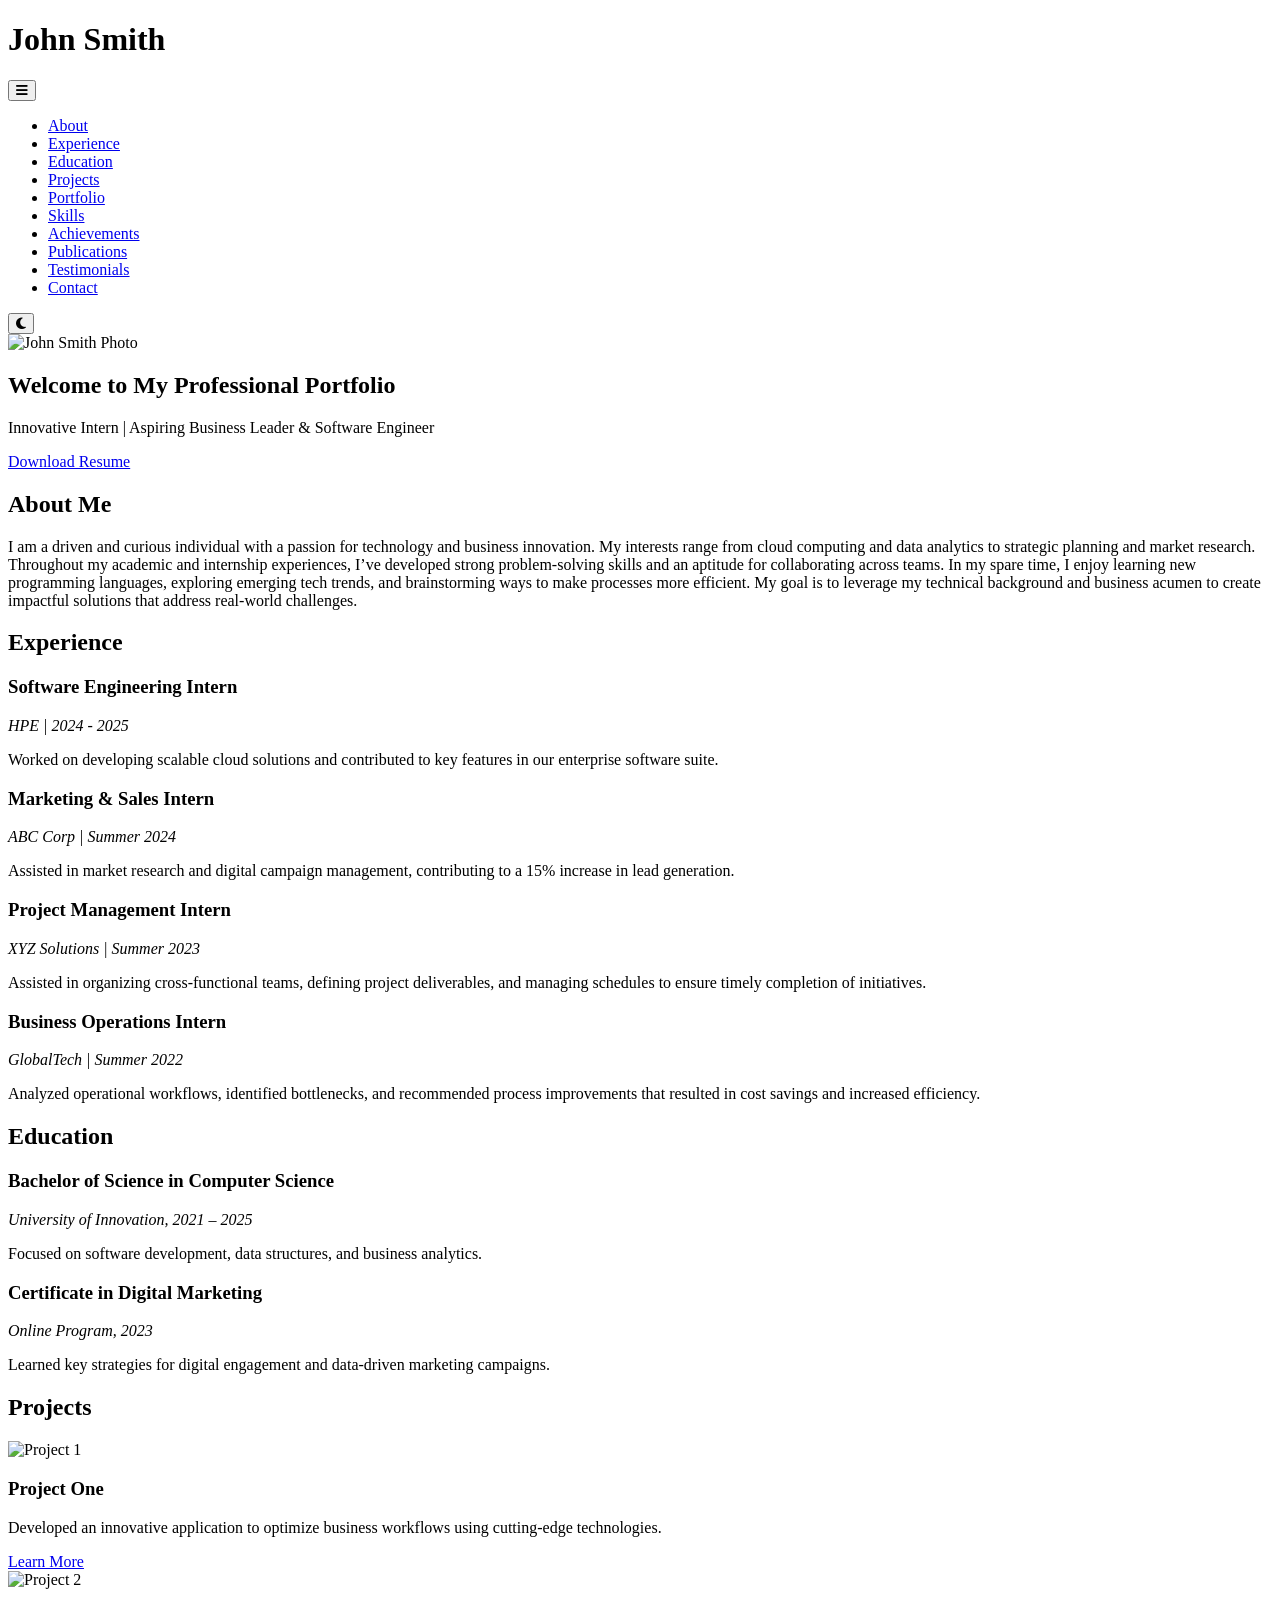
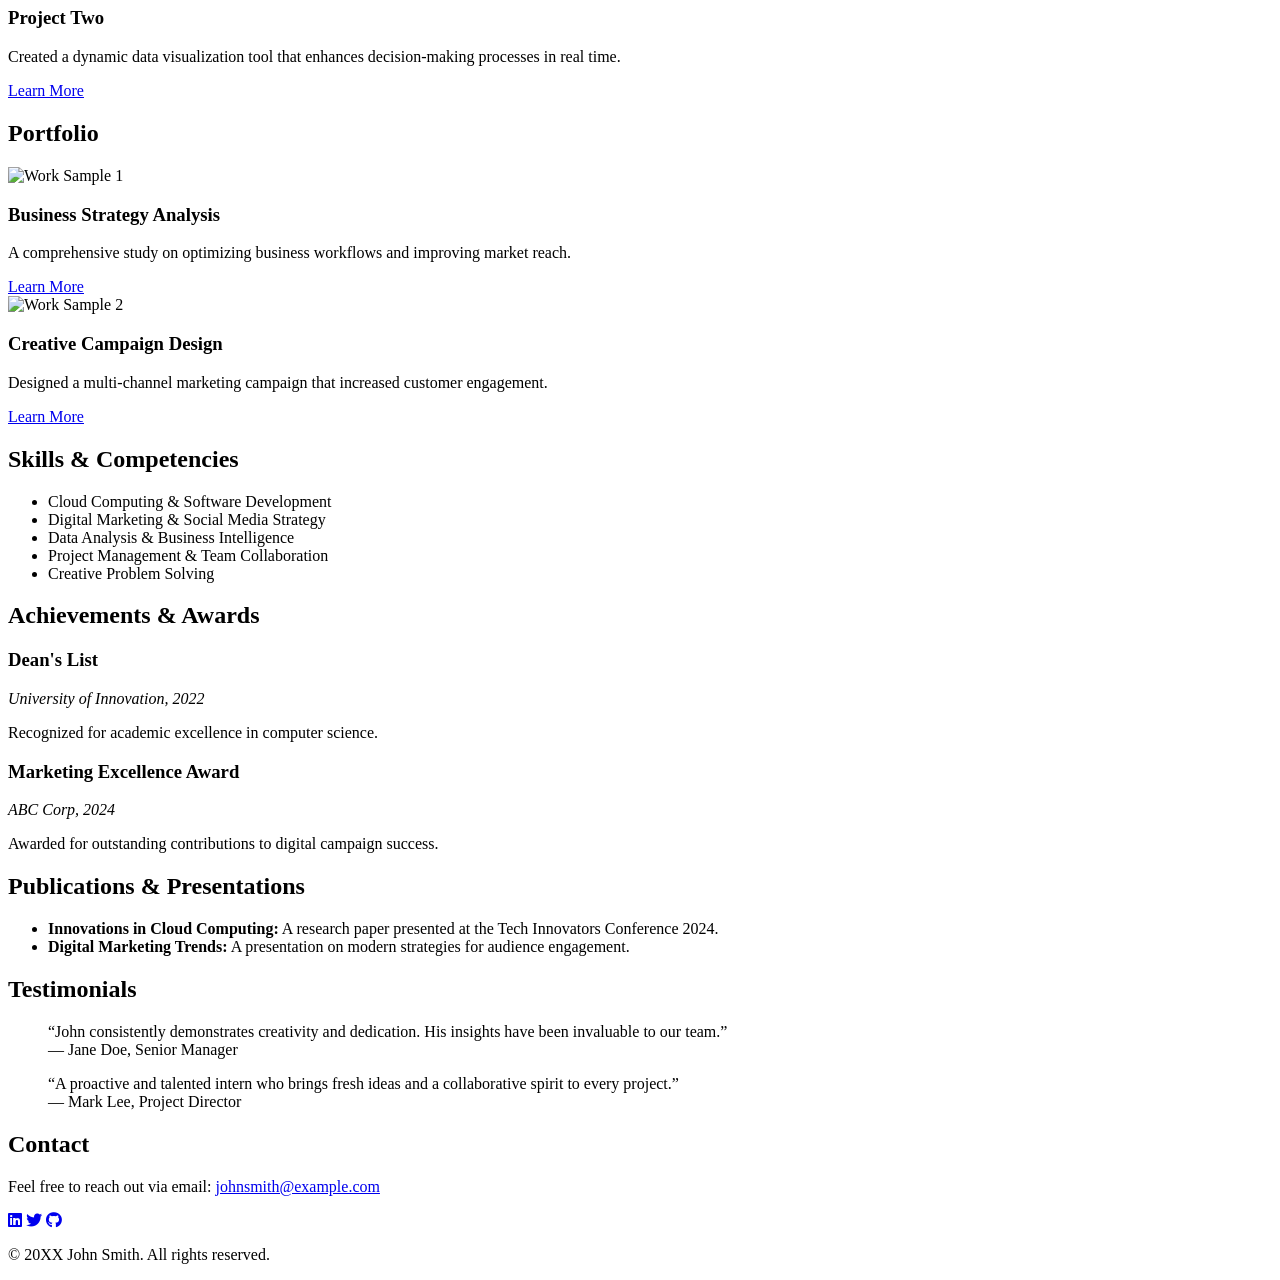
==== index.html @ fd0f46c3 "Create index.html" ====
<!DOCTYPE html>
<html lang="en">

<head>
   <meta charset="UTF-8" />
   <meta name="viewport" content="width=device-width, initial-scale=1.0" />
   <title>John Smith - Profile</title>

   <!-- Google Fonts -->
   <link href="https://fonts.googleapis.com/css2?family=Poppins:wght@300;400;600&display=swap" rel="stylesheet" />
   <!-- Main Stylesheet -->
   <link rel="stylesheet" href="styles.css" />
   <!-- AOS Animation Library -->
   <link rel="stylesheet" href="https://cdnjs.cloudflare.com/ajax/libs/aos/2.3.4/aos.css" />
   <!-- Font Awesome for Social Icons -->
   <link rel="stylesheet" href="https://cdnjs.cloudflare.com/ajax/libs/font-awesome/6.4.0/css/all.min.css" />
</head>

<body>
   <header>
      <div class="header-container">
         <div class="header-left">
            <h1>John Smith</h1>
         </div>
         <div class="header-right">
            <button class="menu-toggle" id="menu-toggle">
               <i class="fas fa-bars"></i>
            </button>
            <nav id="nav-menu">
               <ul>
                  <li><a href="#about">About</a></li>
                  <li><a href="#experience">Experience</a></li>
                  <li><a href="#education">Education</a></li>
                  <li><a href="#projects">Projects</a></li>
                  <li><a href="#portfolio">Portfolio</a></li>
                  <li><a href="#skills">Skills</a></li>
                  <li><a href="#achievements">Achievements</a></li>
                  <li><a href="#publications">Publications</a></li>
                  <li><a href="#testimonials">Testimonials</a></li>
                  <li><a href="#contact">Contact</a></li>
               </ul>
            </nav>
            <button class="dark-mode-toggle" id="dark-mode-toggle">
               <i class="fas fa-moon"></i>
            </button>
         </div>
      </div>
   </header>

   <main>
      <!-- Hero Section -->
      <section id="hero" class="hero" data-aos="fade-up">
         <div class="hero-content">
            <img src="https://dummyimage.com/200x200/cccccc/ffffff.png&text=Photo" alt="John Smith Photo" class="hero-photo" />
            <div class="hero-text">
               <h2>Welcome to My Professional Portfolio</h2>
               <p>Innovative Intern | Aspiring Business Leader &amp; Software Engineer</p>
               <a href="#contact" class="button">Download Resume</a>
            </div>
         </div>
      </section>

      <!-- About Section -->
      <section id="about" data-aos="fade-up">
         <h2>About Me</h2>
         <p>
            I am a driven and curious individual with a passion for technology and
            business innovation. My interests range from cloud computing and data
            analytics to strategic planning and market research. Throughout my academic
            and internship experiences, I’ve developed strong problem-solving skills
            and an aptitude for collaborating across teams. In my spare time, I enjoy
            learning new programming languages, exploring emerging tech trends, and
            brainstorming ways to make processes more efficient. My goal is to leverage
            my technical background and business acumen to create impactful solutions
            that address real-world challenges.
         </p>
      </section>

      <!-- Experience Section -->
      <section id="experience" data-aos="fade-up">
         <h2>Experience</h2>
         <div class="experience-cards">

            <!-- Experience 1 -->
            <div class="experience-card" data-aos="zoom-in" data-aos-delay="100">
               <h3>Software Engineering Intern</h3>
               <p><em>HPE | 2024 - 2025</em></p>
               <p>
                  Worked on developing scalable cloud solutions and contributed to
                  key features in our enterprise software suite.
               </p>
            </div>

            <!-- Experience 2 -->
            <div class="experience-card" data-aos="zoom-in" data-aos-delay="150">
               <h3>Marketing &amp; Sales Intern</h3>
               <p><em>ABC Corp | Summer 2024</em></p>
               <p>
                  Assisted in market research and digital campaign management,
                  contributing to a 15% increase in lead generation.
               </p>
            </div>

            <!-- Experience 3 -->
            <div class="experience-card" data-aos="zoom-in">
               <h3>Project Management Intern</h3>
               <p><em>XYZ Solutions | Summer 2023</em></p>
               <p>
                  Assisted in organizing cross-functional teams, defining project
                  deliverables, and managing schedules to ensure timely completion of
                  initiatives.
               </p>
            </div>

            <!-- Experience 4 -->
            <div class="experience-card" data-aos="zoom-in" data-aos-delay="50">
               <h3>Business Operations Intern</h3>
               <p><em>GlobalTech | Summer 2022</em></p>
               <p>
                  Analyzed operational workflows, identified bottlenecks, and recommended
                  process improvements that resulted in cost savings and increased efficiency.
               </p>
            </div>

         </div>
      </section>

      <!-- Education Section -->
      <section id="education" data-aos="fade-up">
         <h2>Education</h2>
         <div class="education-cards">
            <!-- Education 1 -->
            <div class="education-card" data-aos="zoom-in">
               <h3>Bachelor of Science in Computer Science</h3>
               <p><em>University of Innovation, 2021 – 2025</em></p>
               <p>
                  Focused on software development, data structures, and business analytics.
               </p>
            </div>
            <!-- Education 2 -->
            <div class="education-card" data-aos="zoom-in" data-aos-delay="100">
               <h3>Certificate in Digital Marketing</h3>
               <p><em>Online Program, 2023</em></p>
               <p>
                  Learned key strategies for digital engagement and data-driven marketing campaigns.
               </p>
            </div>
         </div>
      </section>

      <!-- Projects Section -->
      <section id="projects" data-aos="fade-up">
         <h2>Projects</h2>
         <div class="project-cards">

            <!-- Project 1 -->
            <div class="project-card" data-aos="zoom-in">
               <img src="https://dummyimage.com/300x200/cccccc/ffffff.png&text=Project+1" alt="Project 1" />
               <h3>Project One</h3>
               <p>
                  Developed an innovative application to optimize business workflows
                  using cutting-edge technologies.
               </p>
               <a href="#" class="button">Learn More</a>
            </div>

            <!-- Project 2 -->
            <div class="project-card" data-aos="zoom-in" data-aos-delay="100">
               <img src="https://dummyimage.com/300x200/cccccc/ffffff.png&text=Project+2" alt="Project 2" />
               <h3>Project Two</h3>
               <p>
                  Created a dynamic data visualization tool that enhances
                  decision-making processes in real time.
               </p>
               <a href="#" class="button">Learn More</a>
            </div>

         </div>
      </section>

      <!-- Portfolio Section -->
      <section id="portfolio" data-aos="fade-up">
         <h2>Portfolio</h2>
         <div class="project-cards">
            <!-- Portfolio Item 1 -->
            <div class="project-card" data-aos="zoom-in">
               <img src="https://dummyimage.com/300x200/cccccc/ffffff.png&text=Work+Sample+1" alt="Work Sample 1" />
               <h3>Business Strategy Analysis</h3>
               <p>
                  A comprehensive study on optimizing business workflows and improving market reach.
               </p>
               <a href="#" class="button">Learn More</a>
            </div>
            <!-- Portfolio Item 2 -->
            <div class="project-card" data-aos="zoom-in" data-aos-delay="100">
               <img src="https://dummyimage.com/300x200/cccccc/ffffff.png&text=Work+Sample+2" alt="Work Sample 2" />
               <h3>Creative Campaign Design</h3>
               <p>
                  Designed a multi-channel marketing campaign that increased customer engagement.
               </p>
               <a href="#" class="button">Learn More</a>
            </div>
         </div>
      </section>

      <!-- Skills & Competencies Section -->
      <section id="skills" data-aos="fade-up">
         <h2>Skills &amp; Competencies</h2>
         <ul>
            <li>Cloud Computing &amp; Software Development</li>
            <li>Digital Marketing &amp; Social Media Strategy</li>
            <li>Data Analysis &amp; Business Intelligence</li>
            <li>Project Management &amp; Team Collaboration</li>
            <li>Creative Problem Solving</li>
         </ul>
      </section>

      <!-- Achievements & Awards Section -->
      <section id="achievements" data-aos="fade-up">
         <h2>Achievements &amp; Awards</h2>
         <div class="experience-cards">
            <div class="experience-card" data-aos="zoom-in">
               <h3>Dean's List</h3>
               <p><em>University of Innovation, 2022</em></p>
               <p>Recognized for academic excellence in computer science.</p>
            </div>
            <div class="experience-card" data-aos="zoom-in" data-aos-delay="100">
               <h3>Marketing Excellence Award</h3>
               <p><em>ABC Corp, 2024</em></p>
               <p>Awarded for outstanding contributions to digital campaign success.</p>
            </div>
         </div>
      </section>

      <!-- Publications & Presentations Section -->
      <section id="publications" data-aos="fade-up">
         <h2>Publications &amp; Presentations</h2>
         <ul>
            <li>
               <strong>Innovations in Cloud Computing:</strong> A research paper presented at the Tech Innovators Conference 2024.
            </li>
            <li>
               <strong>Digital Marketing Trends:</strong> A presentation on modern strategies for audience engagement.
            </li>
         </ul>
      </section>

      <!-- Testimonials Section -->
      <section id="testimonials" data-aos="fade-up">
         <h2>Testimonials</h2>
         <blockquote data-aos="zoom-in">
            “John consistently demonstrates creativity and dedication. His insights have been invaluable to our team.”
            <footer>&mdash; Jane Doe, Senior Manager</footer>
         </blockquote>
         <blockquote data-aos="zoom-in" data-aos-delay="100">
            “A proactive and talented intern who brings fresh ideas and a collaborative spirit to every project.”
            <footer>&mdash; Mark Lee, Project Director</footer>
         </blockquote>
      </section>

      <!-- Contact Section -->
      <section id="contact" data-aos="fade-up">
         <h2>Contact</h2>
         <div class="contact-container">
            <p>
               Feel free to reach out via email:
               <a href="mailto:johnsmith@example.com">johnsmith@example.com</a>
            </p>
            <div class="social-media">
               <a href="https://www.linkedin.com/in/wjdparkhouse/" target="_blank"><i class="fab fa-linkedin"></i></a>
               <a href="#" target="_blank"><i class="fab fa-twitter"></i></a>
               <a href="#" target="_blank"><i class="fab fa-github"></i></a>
            </div>
         </div>
      </section>
   </main>

   <!-- Footer Section -->
   <footer>
      <!-- Removed footer columns (About Me, Newsletter, Quick Links) -->
      <p class="footer-bottom">&copy; 20XX John Smith. All rights reserved.</p>
   </footer>

   <!-- Scripts -->
   <script src="script.js"></script>
   <!-- AOS JS -->
   <script src="https://cdnjs.cloudflare.com/ajax/libs/aos/2.3.4/aos.js"></script>
   <script>
      AOS.init();
   </script>
</body>

</html>
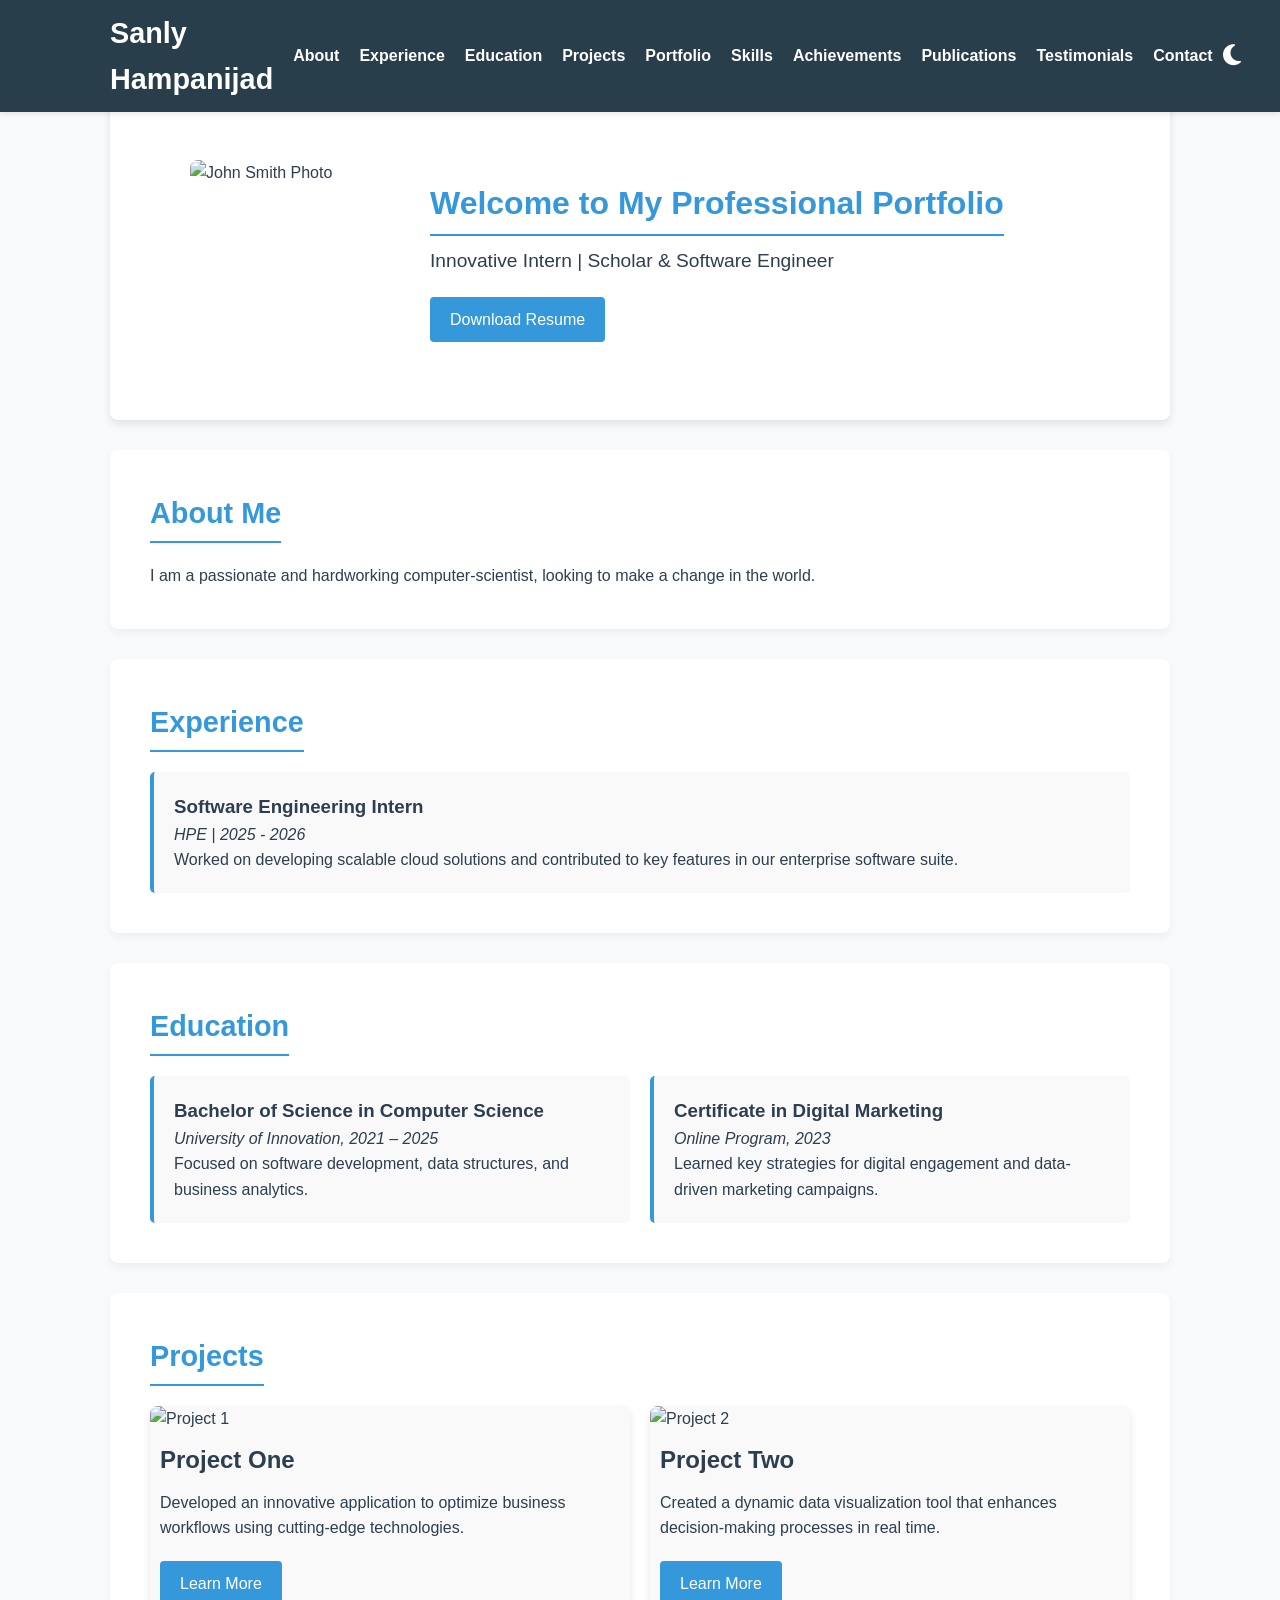
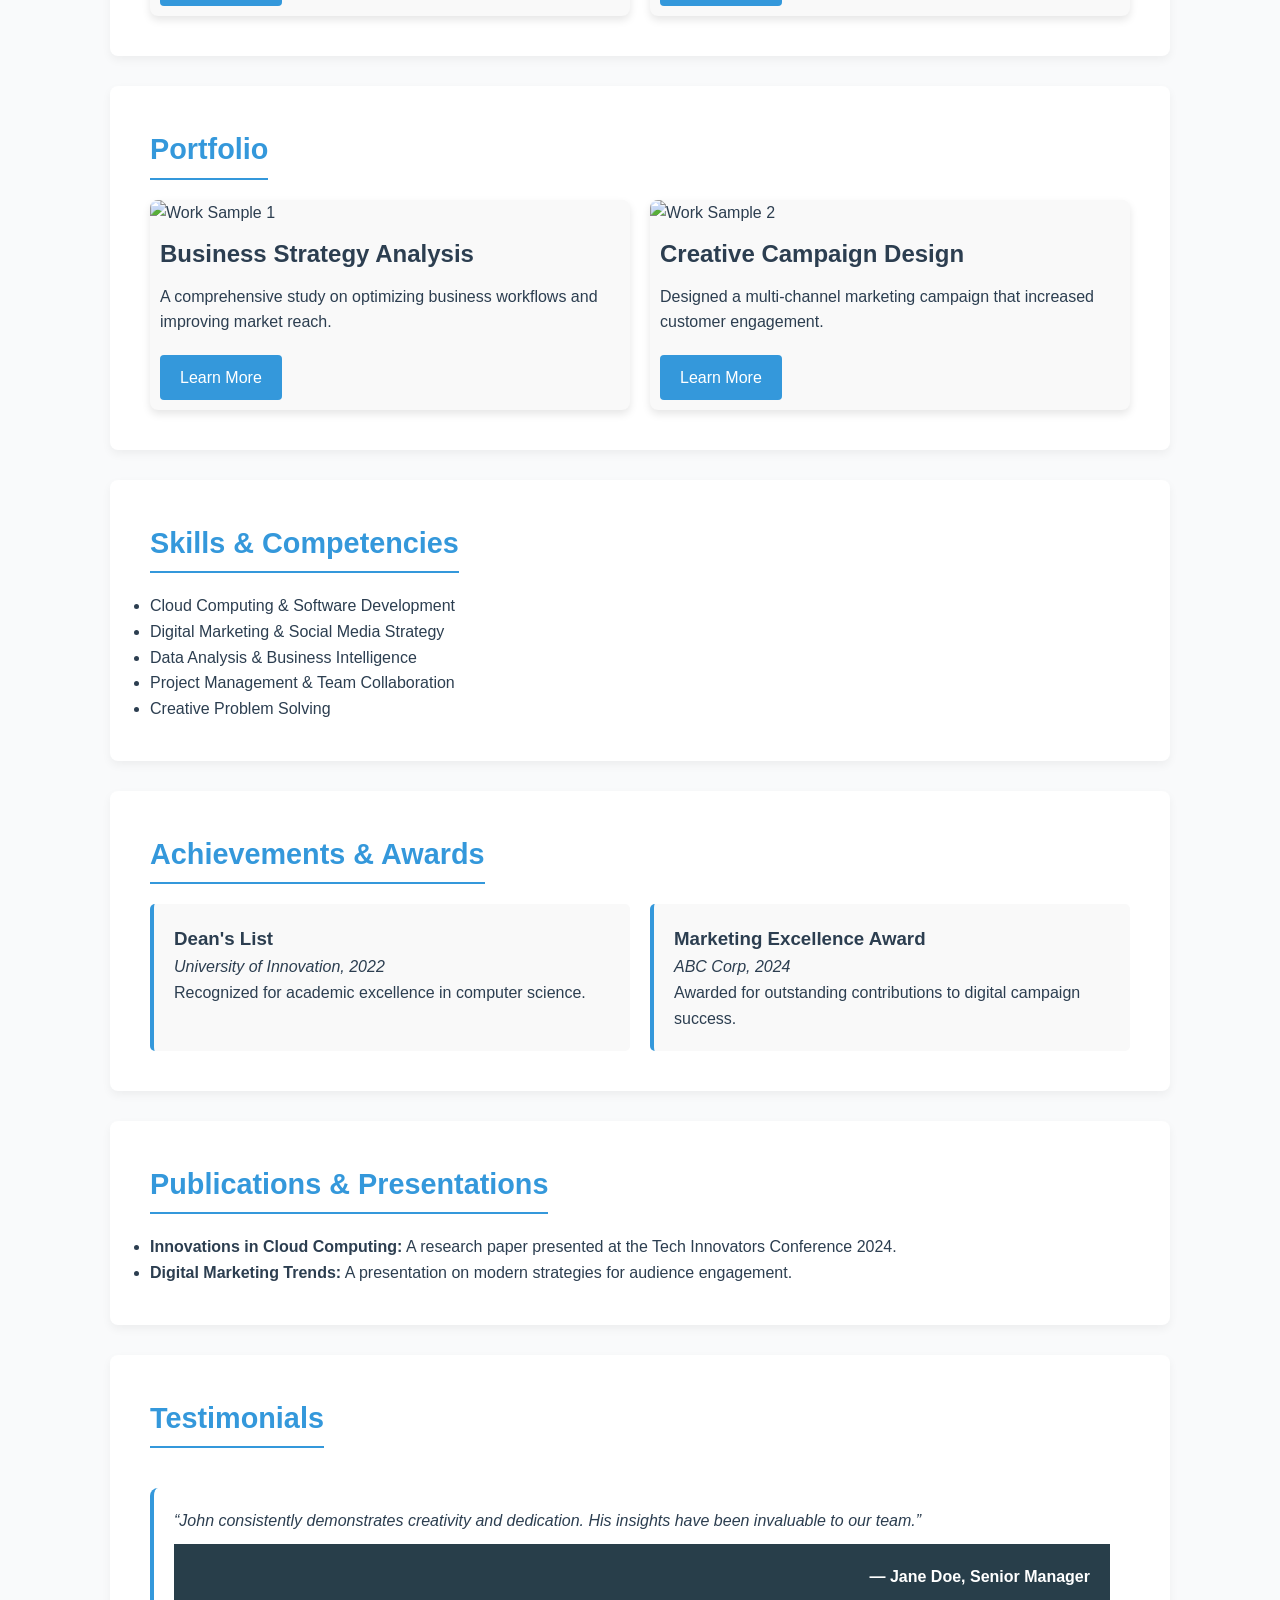
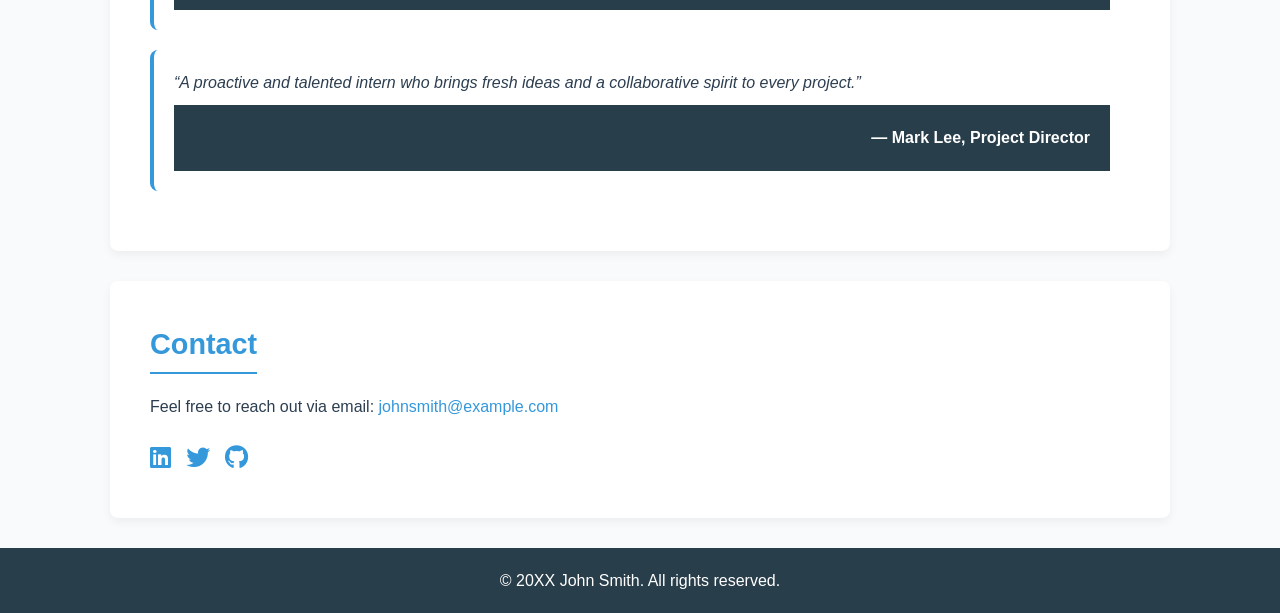
==== commit cc13ba96: "changes" ====
--- a/index.html
+++ b/index.html
@@ -4,7 +4,7 @@
 <head>
    <meta charset="UTF-8" />
    <meta name="viewport" content="width=device-width, initial-scale=1.0" />
-   <title>John Smith - Profile</title>
+   <title>Sanly Hampanijad Profile</title>
 
    <!-- Google Fonts -->
    <link href="https://fonts.googleapis.com/css2?family=Poppins:wght@300;400;600&display=swap" rel="stylesheet" />
@@ -20,7 +20,7 @@
    <header>
       <div class="header-container">
          <div class="header-left">
-            <h1>John Smith</h1>
+            <h1>Sanly Hampanijad</h1>
          </div>
          <div class="header-right">
             <button class="menu-toggle" id="menu-toggle">
@@ -54,7 +54,8 @@
             <img src="https://dummyimage.com/200x200/cccccc/ffffff.png&text=Photo" alt="John Smith Photo" class="hero-photo" />
             <div class="hero-text">
                <h2>Welcome to My Professional Portfolio</h2>
-               <p>Innovative Intern | Aspiring Business Leader &amp; Software Engineer</p>
+               <!-- &amp; is whats known as a 'character reference' -->
+               <p>Innovative Intern | Scholar &amp; Software Engineer</p>
                <a href="#contact" class="button">Download Resume</a>
             </div>
          </div>
@@ -64,15 +65,7 @@
       <section id="about" data-aos="fade-up">
          <h2>About Me</h2>
          <p>
-            I am a driven and curious individual with a passion for technology and
-            business innovation. My interests range from cloud computing and data
-            analytics to strategic planning and market research. Throughout my academic
-            and internship experiences, I’ve developed strong problem-solving skills
-            and an aptitude for collaborating across teams. In my spare time, I enjoy
-            learning new programming languages, exploring emerging tech trends, and
-            brainstorming ways to make processes more efficient. My goal is to leverage
-            my technical background and business acumen to create impactful solutions
-            that address real-world challenges.
+            I am a passionate and hardworking computer-scientist, looking to make a change in the world.
          </p>
       </section>
 
@@ -84,41 +77,10 @@
             <!-- Experience 1 -->
             <div class="experience-card" data-aos="zoom-in" data-aos-delay="100">
                <h3>Software Engineering Intern</h3>
-               <p><em>HPE | 2024 - 2025</em></p>
+               <p><em>HPE | 2025 - 2026</em></p>
                <p>
                   Worked on developing scalable cloud solutions and contributed to
                   key features in our enterprise software suite.
-               </p>
-            </div>
-
-            <!-- Experience 2 -->
-            <div class="experience-card" data-aos="zoom-in" data-aos-delay="150">
-               <h3>Marketing &amp; Sales Intern</h3>
-               <p><em>ABC Corp | Summer 2024</em></p>
-               <p>
-                  Assisted in market research and digital campaign management,
-                  contributing to a 15% increase in lead generation.
-               </p>
-            </div>
-
-            <!-- Experience 3 -->
-            <div class="experience-card" data-aos="zoom-in">
-               <h3>Project Management Intern</h3>
-               <p><em>XYZ Solutions | Summer 2023</em></p>
-               <p>
-                  Assisted in organizing cross-functional teams, defining project
-                  deliverables, and managing schedules to ensure timely completion of
-                  initiatives.
-               </p>
-            </div>
-
-            <!-- Experience 4 -->
-            <div class="experience-card" data-aos="zoom-in" data-aos-delay="50">
-               <h3>Business Operations Intern</h3>
-               <p><em>GlobalTech | Summer 2022</em></p>
-               <p>
-                  Analyzed operational workflows, identified bottlenecks, and recommended
-                  process improvements that resulted in cost savings and increased efficiency.
                </p>
             </div>
 
--- a/styles.css
+++ b/styles.css
@@ -0,0 +1,374 @@
+* {
+   margin: 0;
+   padding: 0;
+   box-sizing: border-box;
+}
+
+/* Light-mode Colours */
+:root {
+   --primary-bg: #f9fafb;
+   --secondary-bg: #ffffff;
+   --card-bg: #f9f9f9; /* Card background */
+   --header-bg: #283e4a; /* Navy-ish header background */
+   --text-color: #2c3e50; /* Dark grayish-blue text */
+   --accent-color: #3498db; /* blue accent color */
+   --button-bg: #3498db;
+   --button-hover-bg: #2980b9;
+}
+
+/* Dark-mode Colours */
+body.dark-mode {
+   --primary-bg: #121212;
+   --secondary-bg: #1e1e1e;
+   --card-bg: #2c2c2c;
+   --header-bg: #333;
+   --text-color: #e0e0e0;
+   --accent-color: #3498db;
+   --button-bg: #3498db;
+   --button-hover-bg: #2980b9;
+}
+
+/* Body styles */
+body {
+   font-family: "Poppins", sans-serif;
+   background: var(--primary-bg);
+   color: var(--text-color);
+   padding-top: 100px;
+   line-height: 1.6;
+   transition: background 0.3s, color 0.3s;
+}
+
+/* Header styles */
+header {
+   background: var(--header-bg);
+   color: #fff;
+   position: fixed;
+   top: 0;
+   width: 100%;
+   z-index: 1000;
+   box-shadow: 0 2px 6px rgba(0, 0, 0, 0.1);
+}
+
+.header-container {
+   max-width: 1100px;
+   margin: 0 auto;
+   padding: 10px 20px;
+   display: flex;
+   justify-content: space-between;
+   align-items: center;
+}
+
+.header-left h1 {
+   font-size: 1.8rem;
+   font-weight: 600;
+}
+
+.header-right {
+   display: flex;
+   align-items: center;
+}
+
+/* Toggle Buttons */
+.menu-toggle {
+   background: transparent;
+   border: none;
+   color: #fff;
+   font-size: 1.5rem;
+   cursor: pointer;
+   margin-left: 10px;
+   display: none;
+}
+
+.dark-mode-toggle {
+   background: transparent;
+   border: none;
+   color: #fff;
+   font-size: 1.5rem;
+   cursor: pointer;
+   margin-left: 10px;
+   display: block;
+}
+
+/* Navigation styles */
+nav {
+   margin-left: 20px;
+}
+
+nav ul {
+   list-style: none;
+   display: flex;
+   gap: 20px;
+}
+
+nav ul li a {
+   text-decoration: none;
+   color: #fff;
+   font-weight: 600;
+   transition: color 0.3s;
+}
+
+nav ul li a:hover {
+   color: var(--accent-color);
+}
+
+/* Hero Section */
+.hero {
+   background: var(--secondary-bg);
+   padding: 60px 20px;
+   border-radius: 8px;
+   margin-bottom: 30px;
+   box-shadow: 0 4px 8px rgba(0, 0, 0, 0.1);
+}
+
+.hero-content {
+   max-width: 900px;
+   margin: 0 auto;
+   display: flex;
+   align-items: center;
+   gap: 40px;
+}
+
+.hero-photo {
+   width: 200px;
+   height: 200px;
+   object-fit: cover;
+   border-radius: 8px;
+}
+
+.hero-text {
+   flex: 1;
+}
+
+.hero-text h2 {
+   font-size: 2rem;
+   margin-bottom: 10px;
+}
+
+.hero-text p {
+   font-size: 1.2rem;
+   margin-bottom: 20px;
+}
+
+/* Main sections */
+main {
+   max-width: 1100px;
+   margin: 0 auto;
+   padding: 0 20px;
+}
+
+section {
+   background: var(--secondary-bg);
+   padding: 40px;
+   margin-bottom: 30px;
+   border-radius: 8px;
+   box-shadow: 0 4px 10px rgba(0, 0, 0, 0.05);
+   transition: transform 0.3s;
+   scroll-margin-top: 40px;
+}
+
+section h2 {
+   font-size: 1.8rem;
+   margin-bottom: 20px;
+   color: var(--accent-color);
+   border-bottom: 2px solid var(--accent-color);
+   display: inline-block;
+   padding-bottom: 5px;
+}
+
+/* Experience & Education Cards */
+.experience-cards,
+.education-cards {
+   display: flex;
+   flex-wrap: wrap;
+   gap: 20px;
+}
+
+.experience-card,
+.education-card {
+   background: var(--card-bg);
+   border-left: 4px solid var(--accent-color);
+   padding: 20px;
+   border-radius: 5px;
+   flex: 1 1 calc(50% - 20px);
+   transition: transform 0.3s;
+}
+
+.experience-card:hover,
+.education-card:hover {
+   transform: translateX(10px);
+}
+
+/* Projects Section */
+.project-cards {
+   display: flex;
+   flex-wrap: wrap;
+   gap: 20px;
+}
+
+.project-card {
+   background: var(--card-bg);
+   border-radius: 8px;
+   box-shadow: 0 4px 8px rgba(0, 0, 0, 0.1);
+   overflow: hidden;
+   flex: 1 1 calc(50% - 20px);
+   transition: transform 0.3s;
+}
+
+.project-card:hover {
+   transform: translateY(-3px);
+}
+
+.project-card img {
+   width: 100%;
+   height: auto;
+   display: block;
+}
+
+.project-card h3 {
+   padding: 10px;
+   font-size: 1.5rem;
+}
+
+.project-card p {
+   padding: 0 10px 10px;
+}
+
+.project-card a.button {
+   margin: 10px;
+}
+
+/* Testimonials Section */
+#testimonials blockquote {
+   background: transparent;
+   border-left: 4px solid var(--accent-color);
+   padding: 20px;
+   margin: 20px 0;
+   border-radius: 8px;
+   font-style: italic;
+   position: relative;
+   line-height: 1.6;
+   color: var(--text-color);
+   transition: transform 0.3s;
+}
+
+#testimonials blockquote:hover {
+   transform: translateX(5px);
+}
+
+#testimonials blockquote footer {
+   text-align: right;
+   margin-top: 10px;
+   font-weight: 600;
+   font-style: normal;
+}
+
+/* Contact Section */
+.contact-container {
+   display: flex;
+   flex-direction: column;
+   gap: 20px;
+   align-items: start;
+}
+
+.contact-container p a {
+   color: var(--accent-color);
+   text-decoration: none;
+}
+
+.contact-container p a:hover {
+   text-decoration: underline;
+}
+
+a {
+   color: var(--accent-color);
+   text-decoration: none;
+}
+
+a:hover {
+   color: var(--button-hover-bg);
+   text-decoration: underline;
+}
+
+/* Social Media */
+.social-media {
+   display: flex;
+   gap: 15px;
+   align-items: center;
+   font-size: 1.5rem;
+}
+
+/* Button styles */
+.button {
+   background-color: var(--button-bg);
+   color: #fff;
+   padding: 10px 20px;
+   border: none;
+   text-decoration: none;
+   display: inline-block;
+   cursor: pointer;
+   transition: background-color 0.3s, transform 0.2s;
+   border-radius: 4px;
+}
+
+.button:hover {
+   background-color: var(--button-hover-bg);
+   transform: scale(1.05);
+}
+
+/* Footer styles */
+footer {
+   background: var(--header-bg);
+   color: #fff;
+   padding: 20px;
+   margin-top: 30px;
+   text-align: center;
+}
+
+.footer-bottom {
+   margin-top: 0;
+}
+
+/* Responsive styles */
+@media (max-width: 768px) {
+   .header-container {
+      flex-direction: row;
+      justify-content: space-between;
+   }
+   .menu-toggle,
+   .dark-mode-toggle {
+      display: block; /* Show both toggles on mobile */
+   }
+   nav {
+      position: fixed;
+      top: 60px;
+      right: -250px;
+      width: 250px;
+      background: var(--header-bg);
+      height: 100%;
+      transition: right 0.3s;
+      padding: 20px;
+   }
+   nav.active {
+      right: 0;
+   }
+   nav ul {
+      flex-direction: column;
+      gap: 15px;
+   }
+
+   /* Hero layout stacks on smaller screens */
+   .hero-content {
+      flex-direction: column;
+      gap: 20px;
+   }
+   .hero-photo {
+      margin: 0 auto;
+   }
+
+   /* Stack cards */
+   .experience-cards,
+   .education-cards,
+   .project-cards {
+      flex-direction: column;
+   }
+}
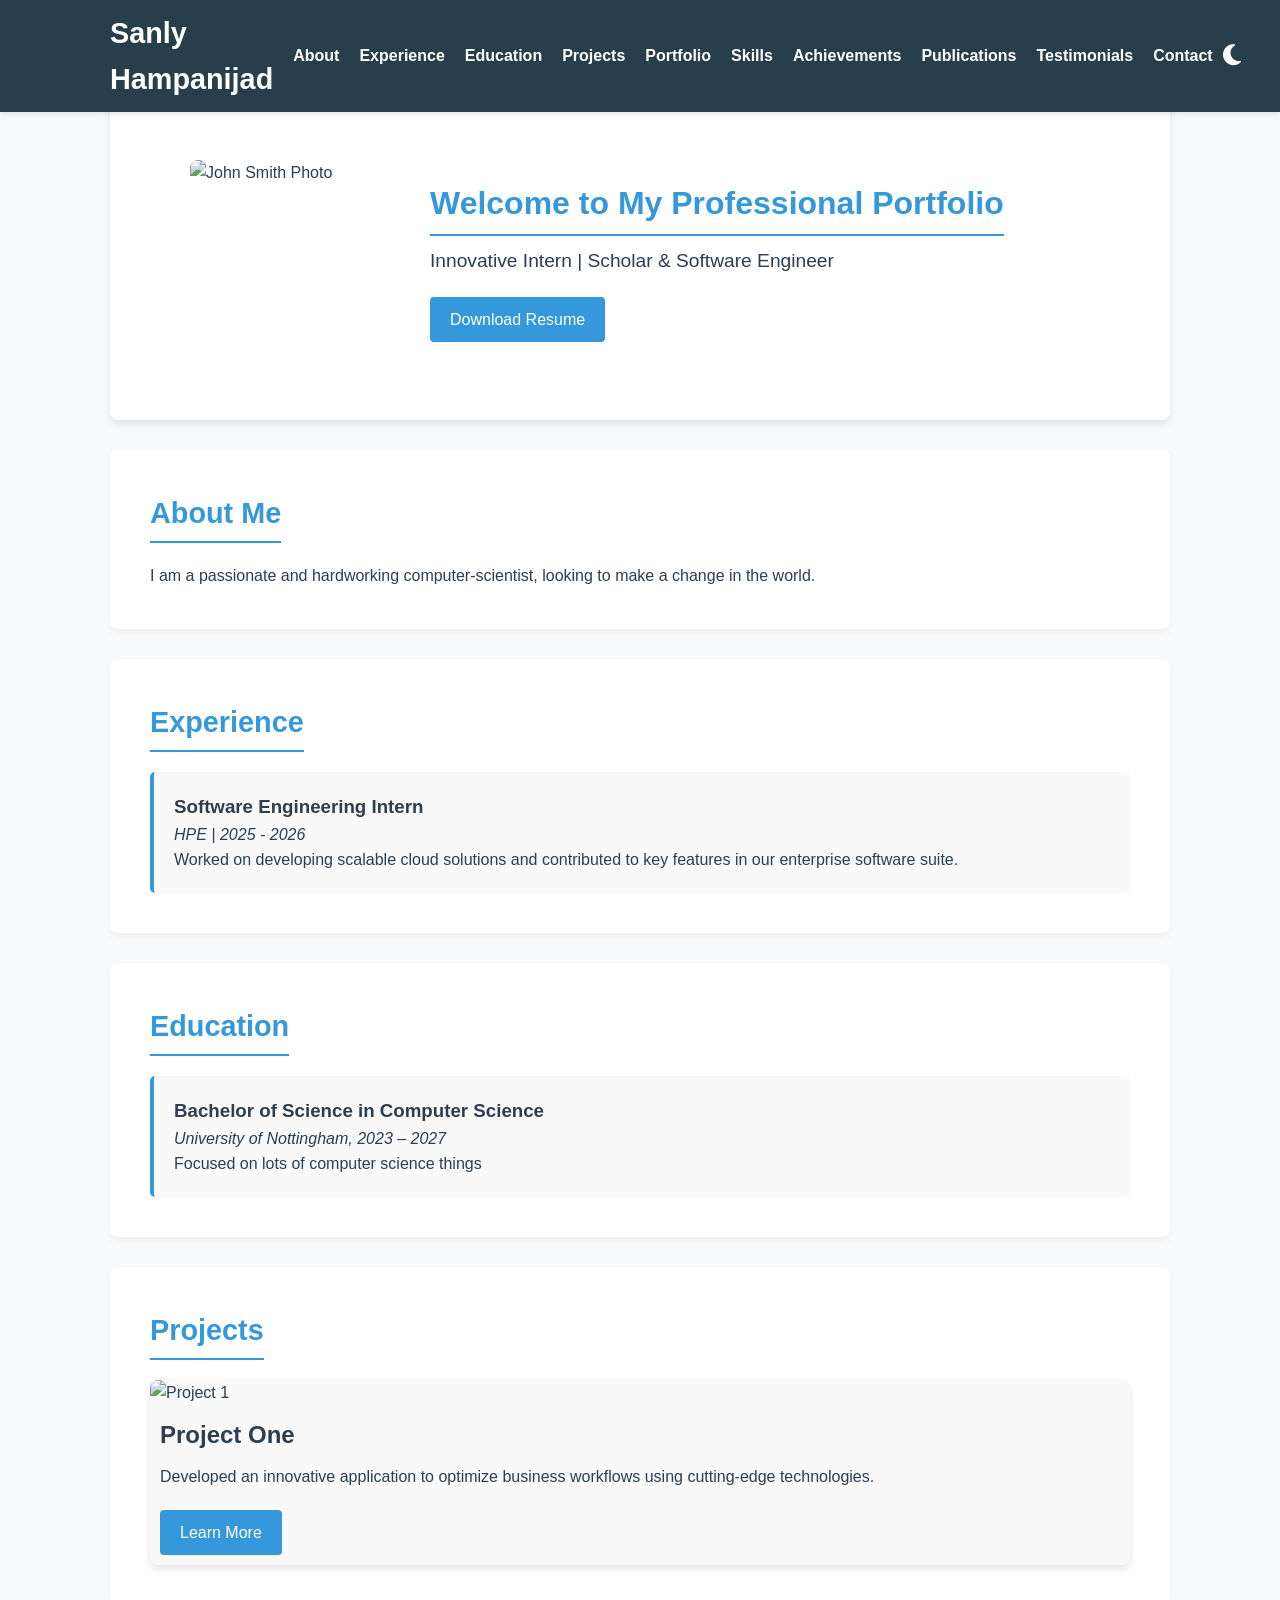
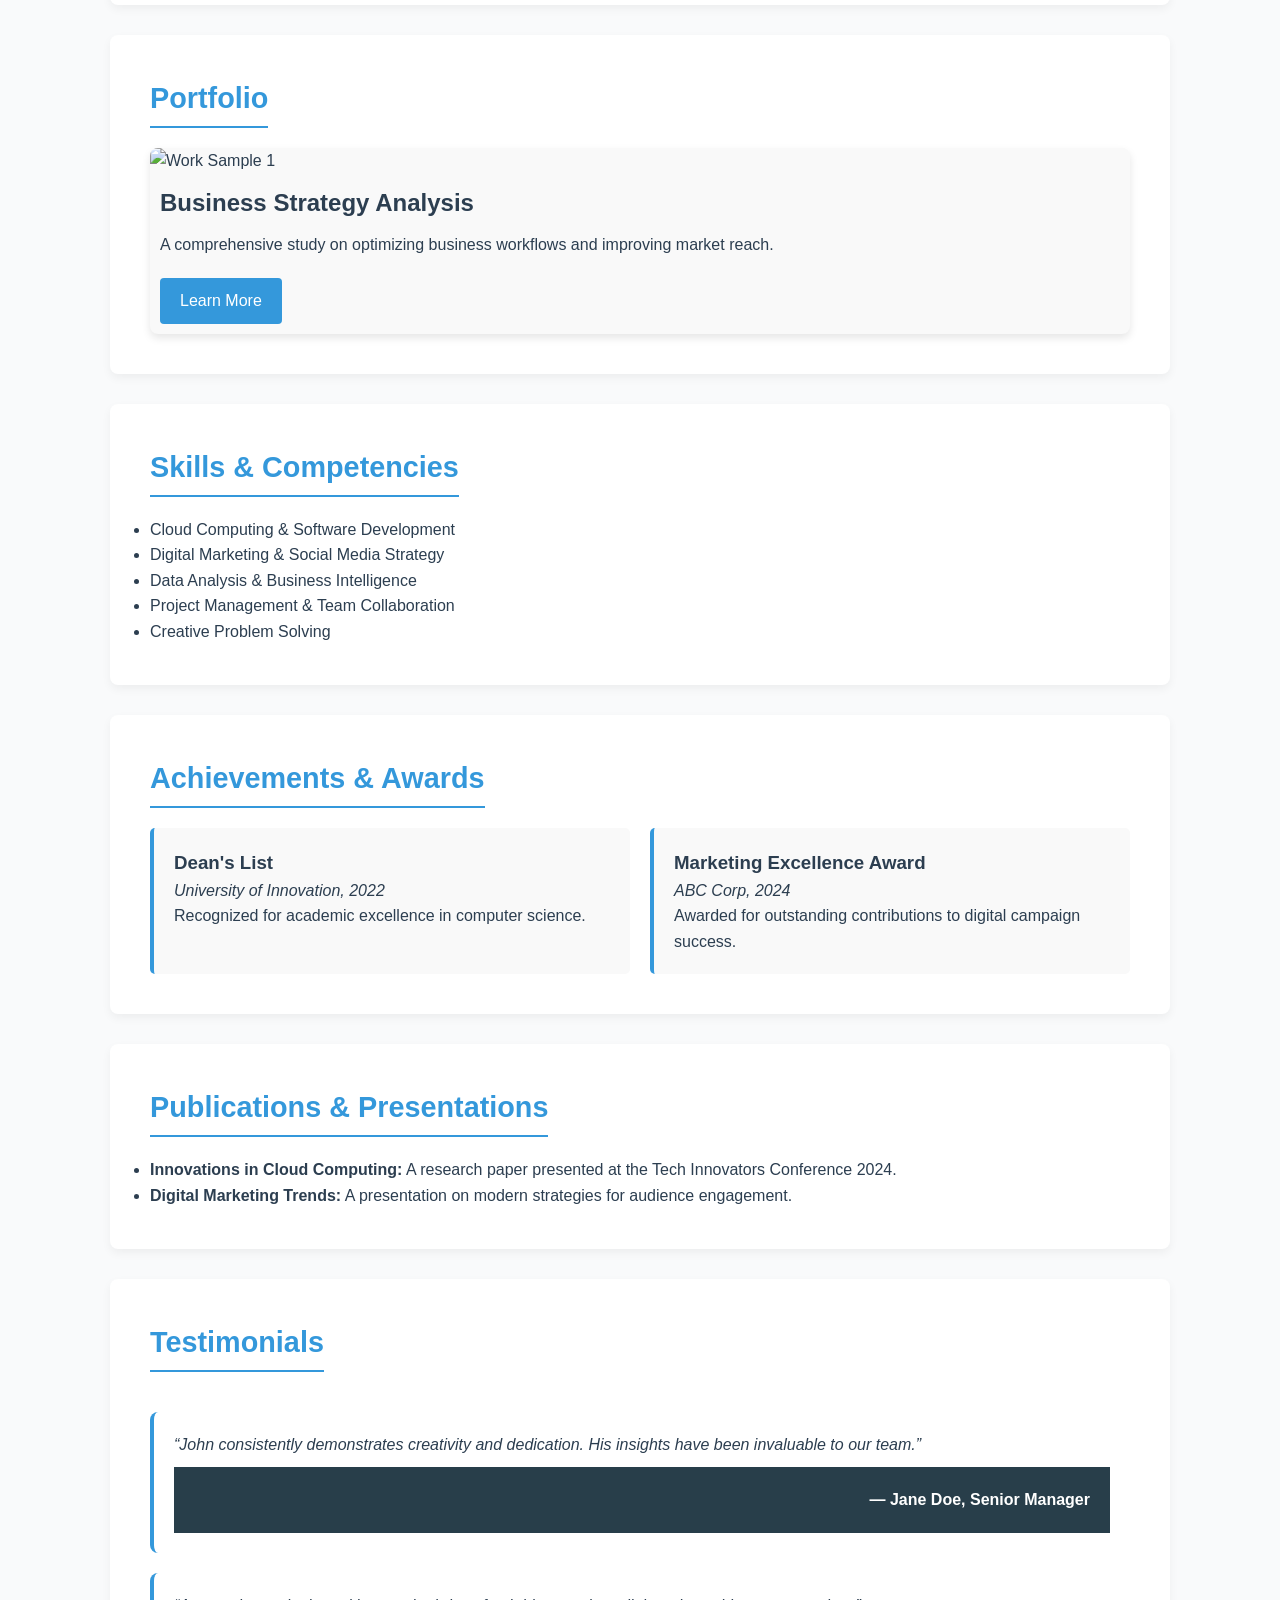
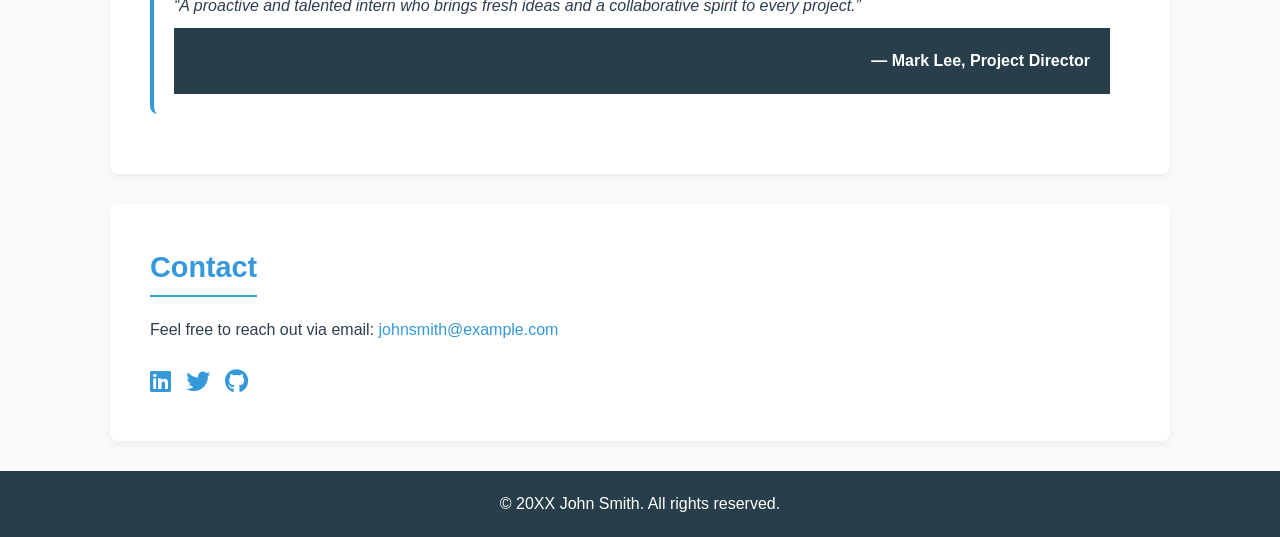
==== commit 5068daf0: "sdfsdf" ====
--- a/index.html
+++ b/index.html
@@ -94,17 +94,9 @@
             <!-- Education 1 -->
             <div class="education-card" data-aos="zoom-in">
                <h3>Bachelor of Science in Computer Science</h3>
-               <p><em>University of Innovation, 2021 – 2025</em></p>
-               <p>
-                  Focused on software development, data structures, and business analytics.
-               </p>
-            </div>
-            <!-- Education 2 -->
-            <div class="education-card" data-aos="zoom-in" data-aos-delay="100">
-               <h3>Certificate in Digital Marketing</h3>
-               <p><em>Online Program, 2023</em></p>
-               <p>
-                  Learned key strategies for digital engagement and data-driven marketing campaigns.
+               <p><em>University of Nottingham, 2023 – 2027</em></p>
+               <p>
+                  Focused on lots of computer science things
                </p>
             </div>
          </div>
@@ -122,17 +114,6 @@
                <p>
                   Developed an innovative application to optimize business workflows
                   using cutting-edge technologies.
-               </p>
-               <a href="#" class="button">Learn More</a>
-            </div>
-
-            <!-- Project 2 -->
-            <div class="project-card" data-aos="zoom-in" data-aos-delay="100">
-               <img src="https://dummyimage.com/300x200/cccccc/ffffff.png&text=Project+2" alt="Project 2" />
-               <h3>Project Two</h3>
-               <p>
-                  Created a dynamic data visualization tool that enhances
-                  decision-making processes in real time.
                </p>
                <a href="#" class="button">Learn More</a>
             </div>
@@ -150,15 +131,6 @@
                <h3>Business Strategy Analysis</h3>
                <p>
                   A comprehensive study on optimizing business workflows and improving market reach.
-               </p>
-               <a href="#" class="button">Learn More</a>
-            </div>
-            <!-- Portfolio Item 2 -->
-            <div class="project-card" data-aos="zoom-in" data-aos-delay="100">
-               <img src="https://dummyimage.com/300x200/cccccc/ffffff.png&text=Work+Sample+2" alt="Work Sample 2" />
-               <h3>Creative Campaign Design</h3>
-               <p>
-                  Designed a multi-channel marketing campaign that increased customer engagement.
                </p>
                <a href="#" class="button">Learn More</a>
             </div>
